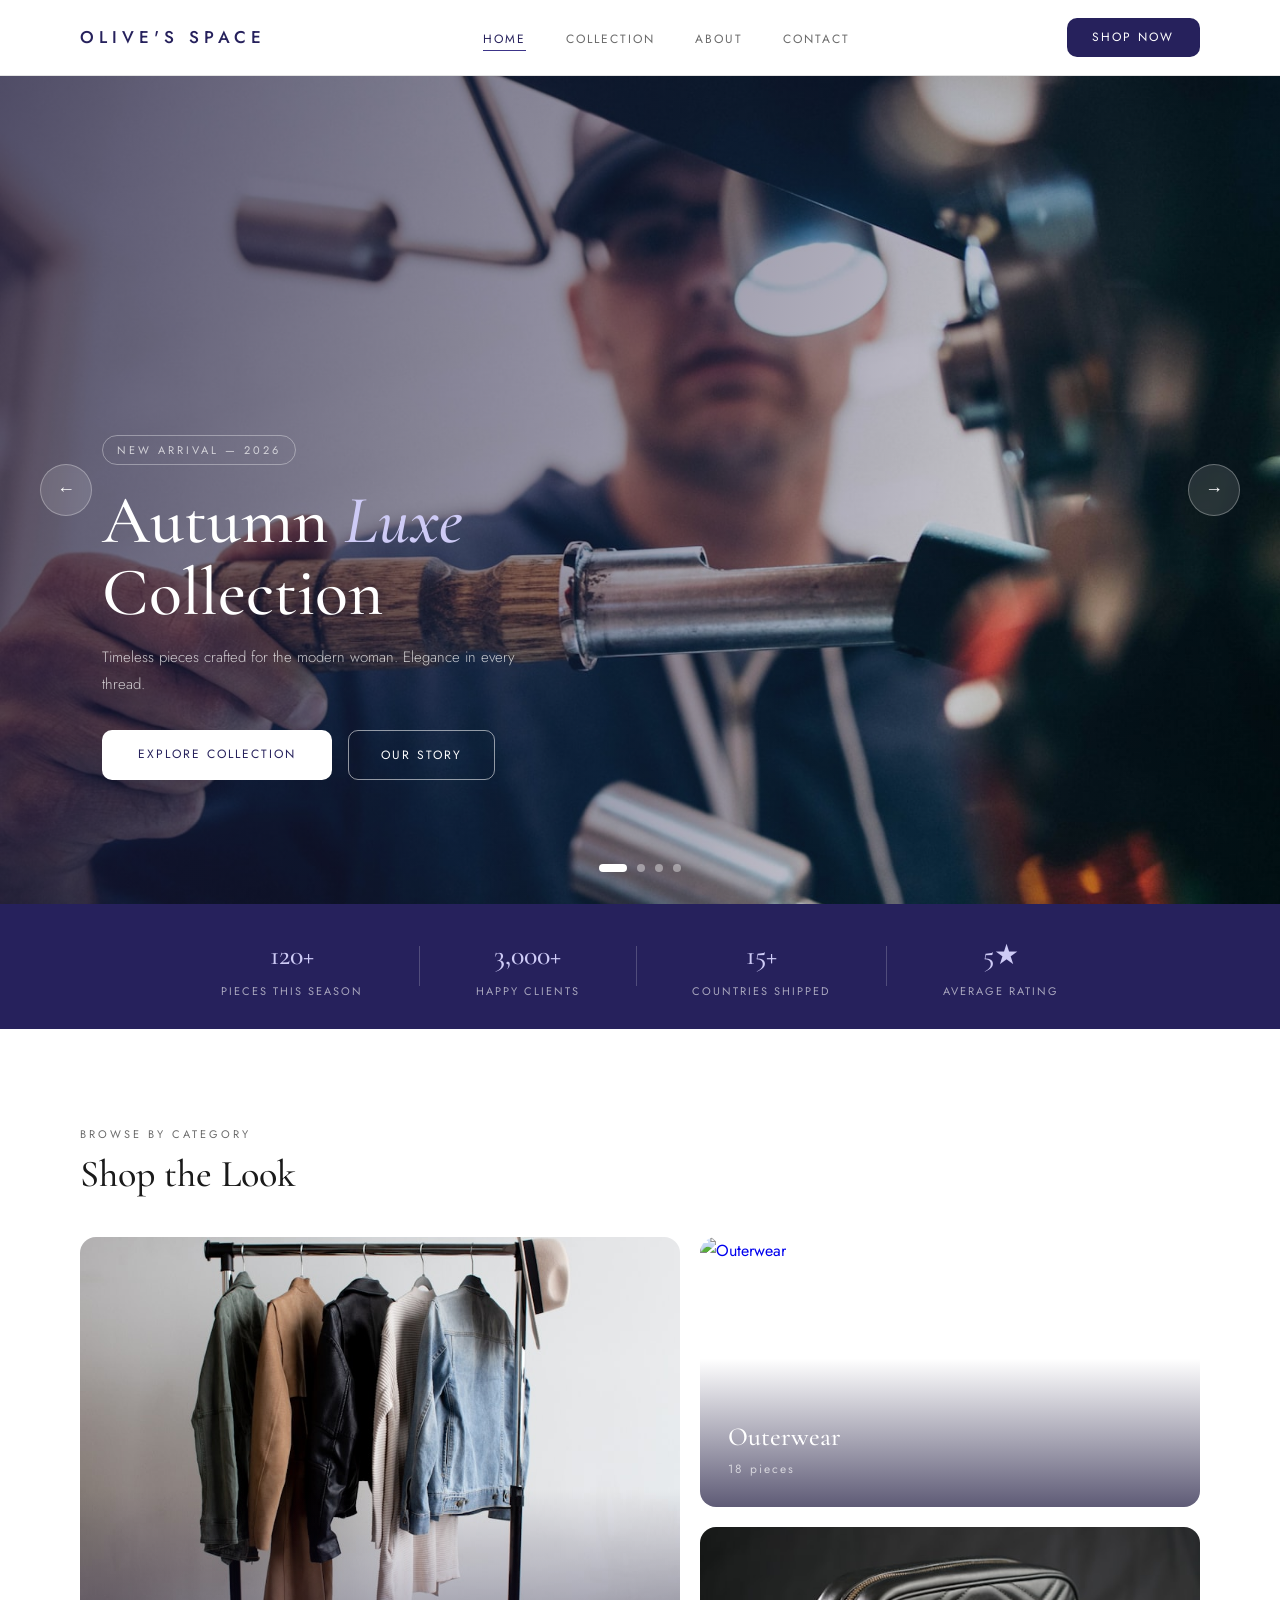
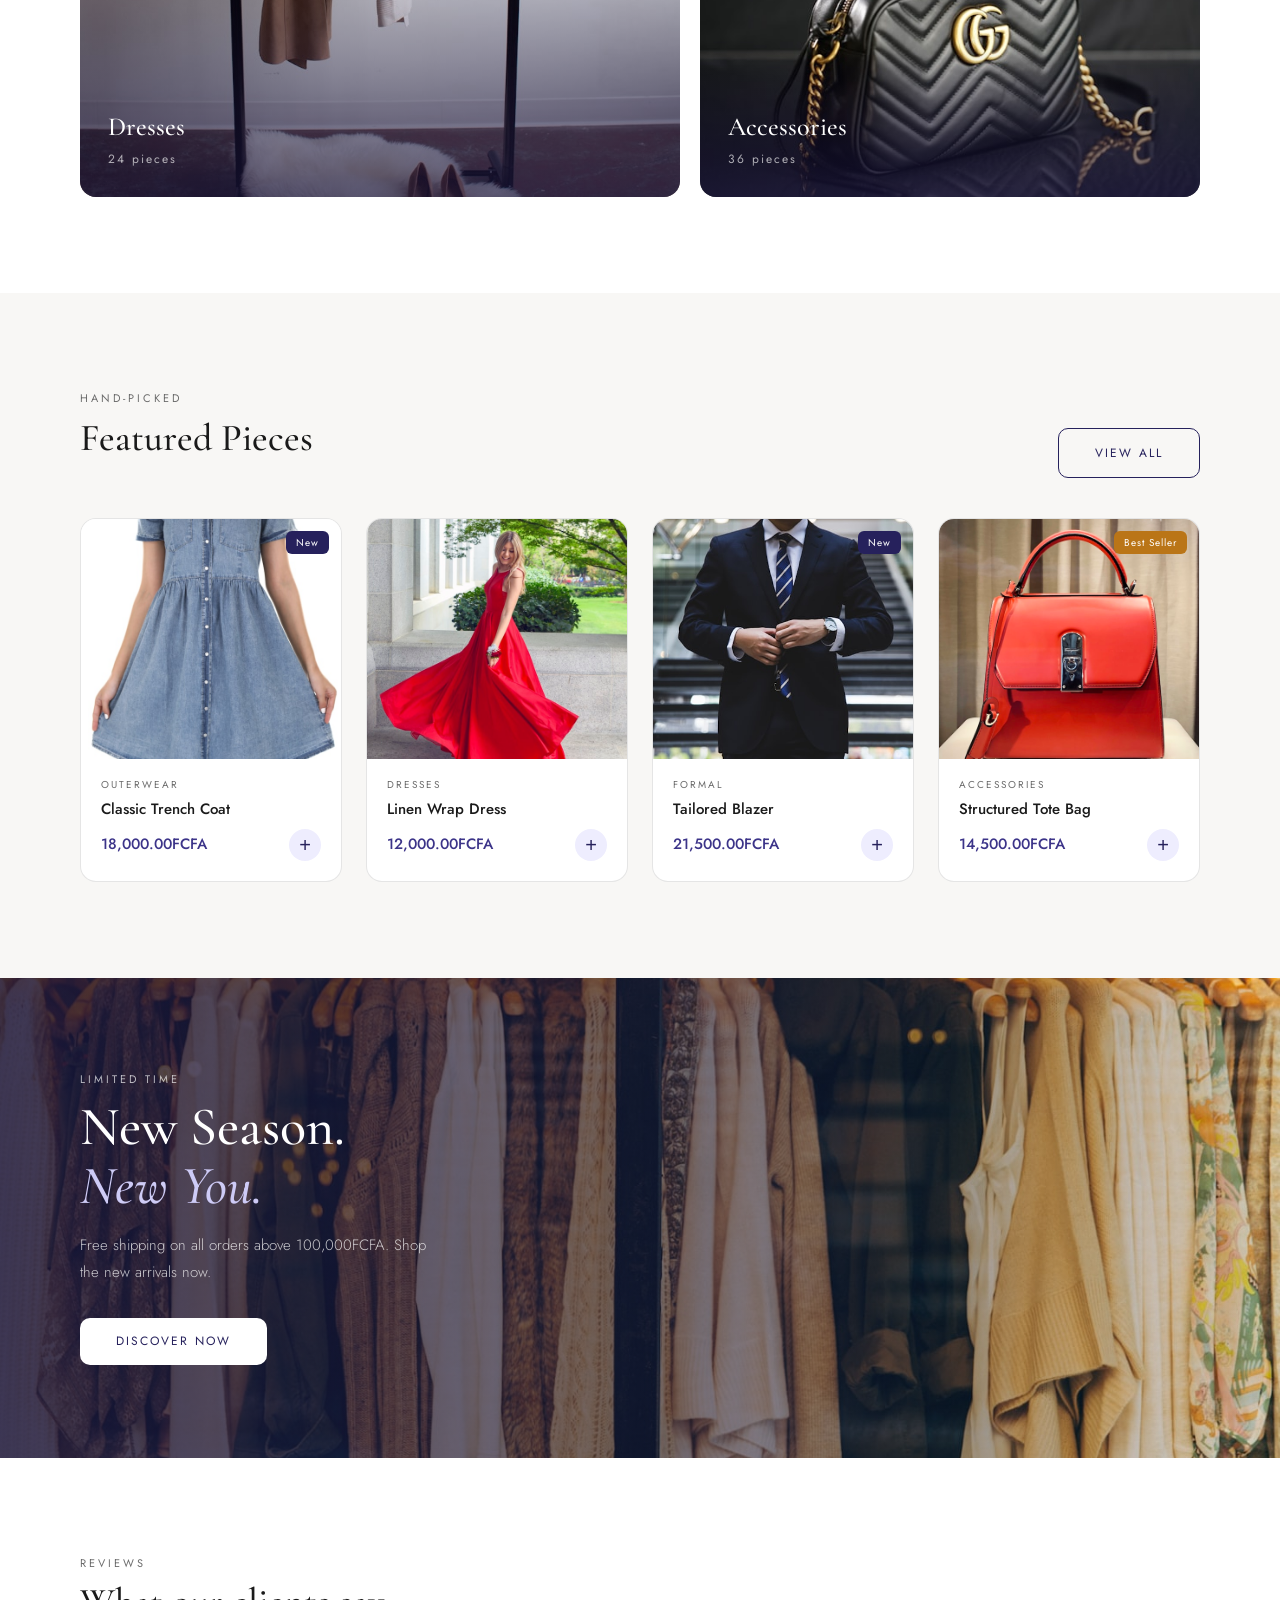
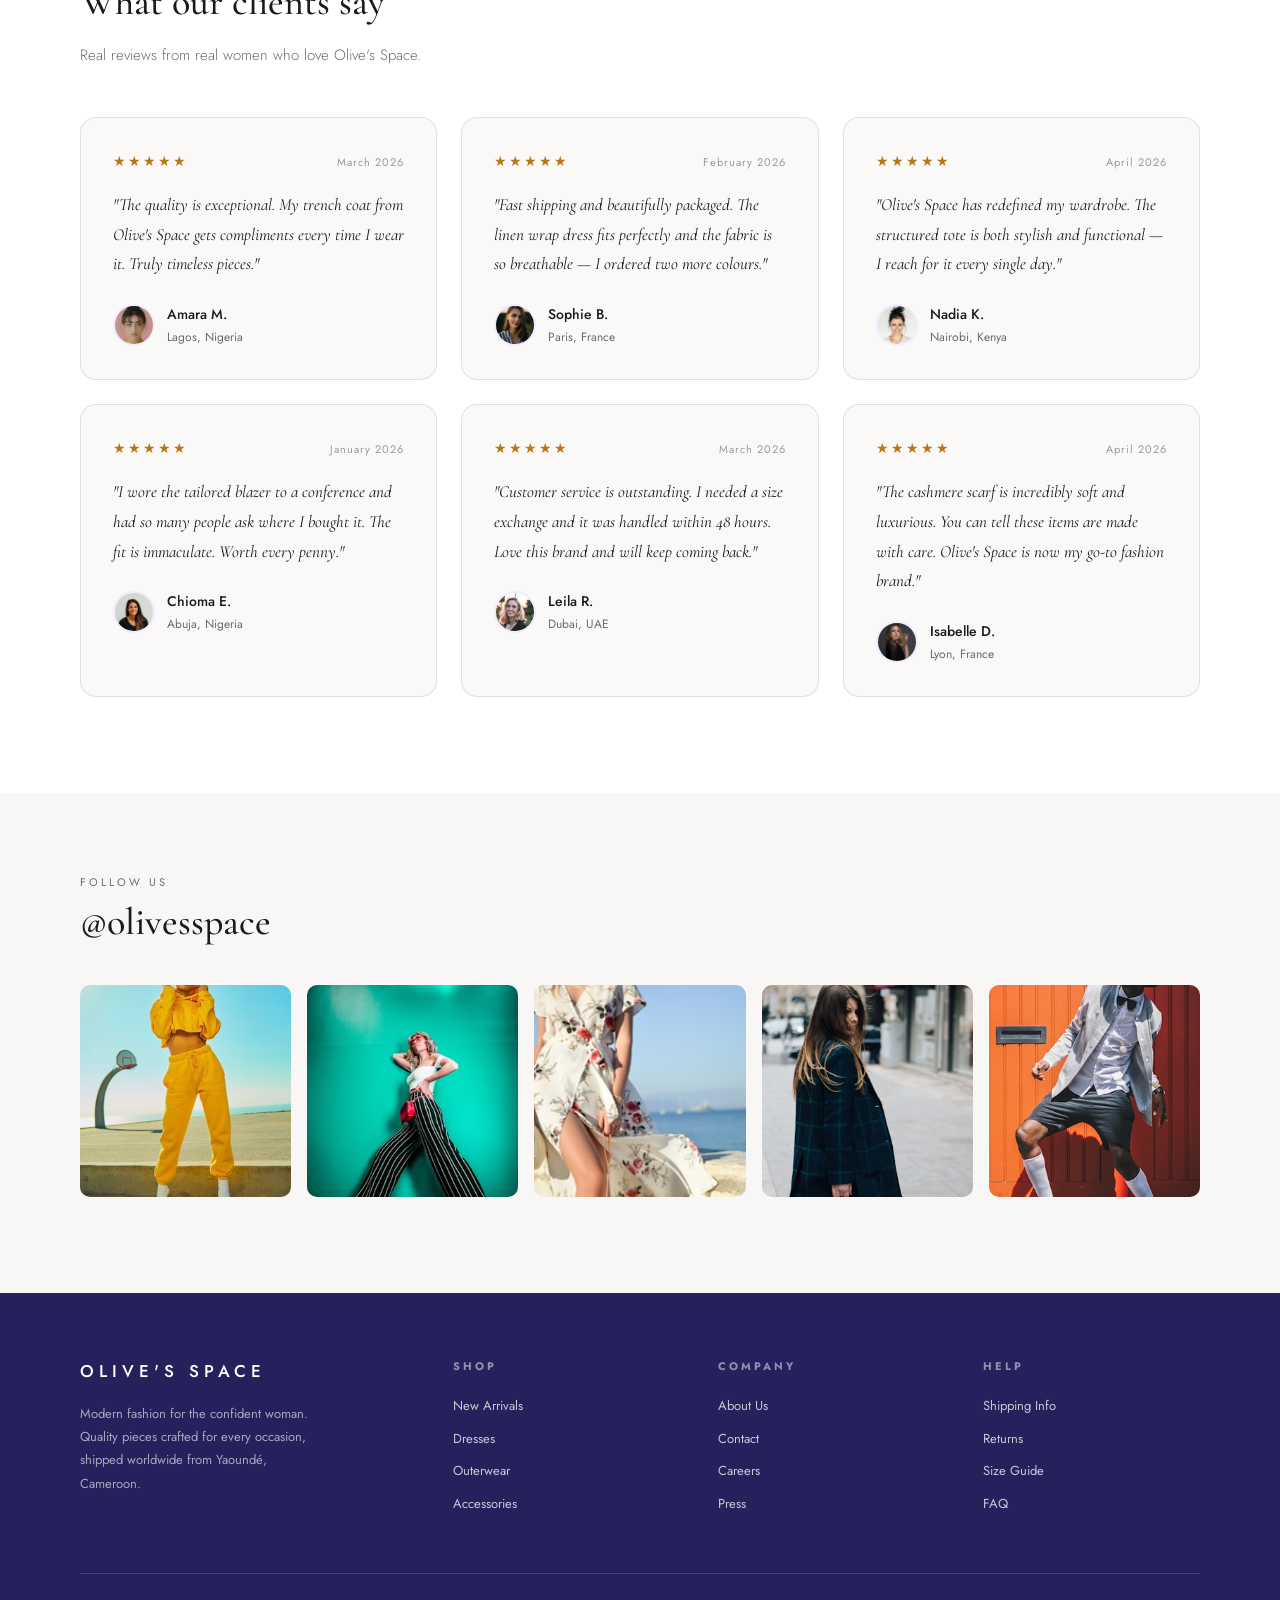
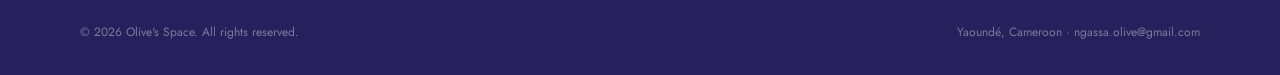
==== site/index.html @ 3bf9da66 "Add Terraform infrastructure for S3 + CloudFront and site files" ====
<!DOCTYPE html>
<html lang="en">
<head>
  <meta charset="UTF-8"/>
  <meta name="viewport" content="width=device-width, initial-scale=1.0"/>
  <title>Olive's Space — Modern Fashion & Apparel</title>
  <link rel="stylesheet" href="style.css"/>
  <link rel="stylesheet" href="home.css"/>
</head>
<body>

  <!-- NAVBAR -->
  <nav class="navbar" id="navbar">
    <a href="index.html" class="logo">OLIVE'S SPACE</a>
    <ul class="nav-links">
      <li><a href="index.html" class="active">Home</a></li>
      <li><a href="products.html">Collection</a></li>
      <li><a href="about.html">About</a></li>
      <li><a href="contact.html">Contact</a></li>
    </ul>
    <button class="hamburger" id="hamburger" aria-label="Open menu"><span></span><span></span><span></span></button>
    <a href="products.html" class="nav-cta">Shop Now</a>
  </nav>

  <!-- Mobile Menu Overlay -->
  <div class="mobile-menu-overlay" id="menuOverlay"></div>

  <!-- Mobile Drawer -->
  <div class="mobile-menu" id="mobileMenu">
    <ul>
      <li><a href="index.html" class="active">Home</a></li>
      <li><a href="products.html">Collection</a></li>
      <li><a href="about.html">About</a></li>
      <li><a href="contact.html">Contact</a></li>
    </ul>
    <a href="products.html" class="mobile-cta">Shop Now</a>
  </div>

  <!-- ===== HERO CAROUSEL ===== -->
  <section class="carousel" id="carousel">
    <div class="carousel-track" id="carouselTrack">

      <!-- Slide 1 -->
      <div class="carousel-slide">
        <img src="images/carousel-1.jpg" alt="Autumn Collection" class="slide-bg"/>
        <div class="slide-overlay"></div>
        <div class="slide-content">
          <span class="slide-tag">New Arrival — 2026</span>
          <h1 class="slide-title">Autumn <em>Luxe</em><br/>Collection</h1>
          <p class="slide-sub">Timeless pieces crafted for the modern woman. Elegance in every thread.</p>
          <div class="slide-cta">
            <a href="products.html" class="btn-white">Explore Collection</a>
            <a href="about.html" class="btn-outline-white">Our Story</a>
          </div>
        </div>
      </div>

      <!-- Slide 2 -->
      <div class="carousel-slide">
        <img src="images/carousel-2.jpg" alt="Formal Wear" class="slide-bg"/>
        <div class="slide-overlay"></div>
        <div class="slide-content">
          <span class="slide-tag">Executive Edit</span>
          <h1 class="slide-title">Dress for<br/><em>Power</em></h1>
          <p class="slide-sub">From boardroom confidence to weekend refinement — own every room you enter.</p>
          <div class="slide-cta">
            <a href="products.html" class="btn-white">Shop Formal</a>
            <a href="contact.html" class="btn-outline-white">Custom Orders</a>
          </div>
        </div>
      </div>

      <!-- Slide 3 -->
      <div class="carousel-slide">
        <img src="images/carousel-3.jpg" alt="Accessories" class="slide-bg"/>
        <div class="slide-overlay"></div>
        <div class="slide-content">
          <span class="slide-tag">Accessories</span>
          <h1 class="slide-title">The Art of<br/><em>Detail</em></h1>
          <p class="slide-sub">Because the right accessory changes everything. Discover our curated edit.</p>
          <div class="slide-cta">
            <a href="products.html" class="btn-white">View Accessories</a>
          </div>
        </div>
      </div>

      <!-- Slide 4 -->
      <div class="carousel-slide">
        <img src="images/carousel-4.jpg" alt="Shopping" class="slide-bg"/>
        <div class="slide-overlay"></div>
        <div class="slide-content">
          <span class="slide-tag">Season Sale</span>
          <h1 class="slide-title">Style Without<br/><em>Compromise</em></h1>
          <p class="slide-sub">Premium fashion at honest prices. Shop our end-of-season selection today.</p>
          <div class="slide-cta">
            <a href="products.html" class="btn-white">Shop the Sale</a>
          </div>
        </div>
      </div>

    </div>

    <!-- Arrows -->
    <button class="carousel-arrow prev" id="prevBtn">&#8592;</button>
    <button class="carousel-arrow next" id="nextBtn">&#8594;</button>

    <!-- Dots -->
    <div class="carousel-dots" id="carouselDots">
      <button class="dot active" data-index="0"></button>
      <button class="dot" data-index="1"></button>
      <button class="dot" data-index="2"></button>
      <button class="dot" data-index="3"></button>
    </div>
  </section>

  <!-- ===== STATS BAR ===== -->
  <div class="stats-bar">
    <div class="stat-item">
      <strong>120+</strong><span>Pieces This Season</span>
    </div>
    <div class="stat-divider"></div>
    <div class="stat-item">
      <strong>3,000+</strong><span>Happy Clients</span>
    </div>
    <div class="stat-divider"></div>
    <div class="stat-item">
      <strong>15+</strong><span>Countries Shipped</span>
    </div>
    <div class="stat-divider"></div>
    <div class="stat-item">
      <strong>5★</strong><span>Average Rating</span>
    </div>
  </div>

  <!-- ===== FEATURED CATEGORIES ===== -->
  <section class="categories-section">
    <div class="categories-header fade-in">
      <span class="section-tag">Browse by Category</span>
      <h2 class="section-title">Shop the Look</h2>
    </div>
    <div class="categories-grid">
      <a href="products.html" class="cat-card large fade-in">
        <img src="images/cat-dresses.jpg" alt="Dresses"/>
        <div class="cat-overlay">
          <span class="cat-label">Dresses</span>
          <span class="cat-count">24 pieces</span>
        </div>
      </a>
      <div class="cat-col">
        <a href="products.html" class="cat-card fade-in">
          <img src="images/cat-outerwear.jpg" alt="Outerwear"/>
          <div class="cat-overlay">
            <span class="cat-label">Outerwear</span>
            <span class="cat-count">18 pieces</span>
          </div>
        </a>
        <a href="products.html" class="cat-card fade-in">
          <img src="images/cat-accessories.jpg" alt="Accessories"/>
          <div class="cat-overlay">
            <span class="cat-label">Accessories</span>
            <span class="cat-count">36 pieces</span>
          </div>
        </a>
      </div>
    </div>
  </section>

  <!-- ===== FEATURED PRODUCTS ===== -->
  <section class="featured-section">
    <div class="featured-header fade-in">
      <div>
        <span class="section-tag">Hand-Picked</span>
        <h2 class="section-title">Featured Pieces</h2>
      </div>
      <a href="products.html" class="btn-outline">View All</a>
    </div>
    <div class="products-grid-home">

      <div class="product-card fade-in">
        <div class="product-img">
          <img src="images/product-trench.jpg" alt="Classic Trench Coat"/>
          <span class="product-badge-tag">New</span>
        </div>
        <div class="product-info">
          <p class="product-cat">Outerwear</p>
          <p class="product-name">Classic Trench Coat</p>
          <div class="product-bottom">
            <span class="product-price">18,000.00FCFA</span>
            <button class="product-add">+</button>
          </div>
        </div>
      </div>

      <div class="product-card fade-in">
        <div class="product-img">
          <img src="images/product-dress.jpg" alt="Linen Wrap Dress"/>
        </div>
        <div class="product-info">
          <p class="product-cat">Dresses</p>
          <p class="product-name">Linen Wrap Dress</p>
          <div class="product-bottom">
            <span class="product-price">12,000.00FCFA</span>
            <button class="product-add">+</button>
          </div>
        </div>
      </div>

      <div class="product-card fade-in">
        <div class="product-img">
          <img src="images/product-blazer.jpg" alt="Tailored Blazer"/>
          <span class="product-badge-tag">New</span>
        </div>
        <div class="product-info">
          <p class="product-cat">Formal</p>
          <p class="product-name">Tailored Blazer</p>
          <div class="product-bottom">
            <span class="product-price">21,500.00FCFA</span>
            <button class="product-add">+</button>
          </div>
        </div>
      </div>

      <div class="product-card fade-in">
        <div class="product-img">
          <img src="images/product-tote.jpg" alt="Structured Tote"/>
          <span class="product-badge-tag gold">Best Seller</span>
        </div>
        <div class="product-info">
          <p class="product-cat">Accessories</p>
          <p class="product-name">Structured Tote Bag</p>
          <div class="product-bottom">
            <span class="product-price">14,500.00FCFA</span>
            <button class="product-add">+</button>
          </div>
        </div>
      </div>

    </div>
  </section>

  <!-- ===== BANNER CTA ===== -->
  <section class="banner-cta">
    <img src="images/banner-cta.jpg" alt="Banner" class="banner-bg"/>
    <div class="banner-overlay"></div>
    <div class="banner-content fade-in">
      <span class="section-tag" style="color:rgba(255,255,255,0.7);">Limited Time</span>
      <h2 class="banner-title">New Season.<br/><em>New You.</em></h2>
      <p class="banner-sub">Free shipping on all orders above 100,000FCFA. Shop the new arrivals now.</p>
      <a href="products.html" class="btn-white">Discover Now</a>
    </div>
  </section>

  <!-- ===== TESTIMONIALS ===== -->
  <section class="testimonials-section">
    <div class="test-header fade-in">
      <span class="section-tag">Reviews</span>
      <h2 class="section-title">What our clients say</h2>
      <p class="section-sub">Real reviews from real women who love Olive's Space.</p>
    </div>
    <div class="testimonials-grid">

      <div class="testimonial-card fade-in">
        <div class="test-top">
          <div class="stars">★★★★★</div>
          <span class="test-date">March 2026</span>
        </div>
        <p class="testimonial-text">"The quality is exceptional. My trench coat from Olive's Space gets compliments every time I wear it. Truly timeless pieces."</p>
        <div class="testimonial-author">
          <img src="images/avatar-amara.jpg" alt="Amara" class="author-img"/>
          <div>
            <p class="author-name">Amara M.</p>
            <p class="author-loc">Lagos, Nigeria</p>
          </div>
        </div>
      </div>

      <div class="testimonial-card fade-in">
        <div class="test-top">
          <div class="stars">★★★★★</div>
          <span class="test-date">February 2026</span>
        </div>
        <p class="testimonial-text">"Fast shipping and beautifully packaged. The linen wrap dress fits perfectly and the fabric is so breathable — I ordered two more colours."</p>
        <div class="testimonial-author">
          <img src="images/avatar-sophie.jpg" alt="Sophie" class="author-img"/>
          <div>
            <p class="author-name">Sophie B.</p>
            <p class="author-loc">Paris, France</p>
          </div>
        </div>
      </div>

      <div class="testimonial-card fade-in">
        <div class="test-top">
          <div class="stars">★★★★★</div>
          <span class="test-date">April 2026</span>
        </div>
        <p class="testimonial-text">"Olive's Space has redefined my wardrobe. The structured tote is both stylish and functional — I reach for it every single day."</p>
        <div class="testimonial-author">
          <img src="images/avatar-nadia.jpg" alt="Nadia" class="author-img"/>
          <div>
            <p class="author-name">Nadia K.</p>
            <p class="author-loc">Nairobi, Kenya</p>
          </div>
        </div>
      </div>

      <div class="testimonial-card fade-in">
        <div class="test-top">
          <div class="stars">★★★★★</div>
          <span class="test-date">January 2026</span>
        </div>
        <p class="testimonial-text">"I wore the tailored blazer to a conference and had so many people ask where I bought it. The fit is immaculate. Worth every penny."</p>
        <div class="testimonial-author">
          <img src="images/avatar-chioma.jpg" alt="Chioma" class="author-img"/>
          <div>
            <p class="author-name">Chioma E.</p>
            <p class="author-loc">Abuja, Nigeria</p>
          </div>
        </div>
      </div>

      <div class="testimonial-card fade-in">
        <div class="test-top">
          <div class="stars">★★★★★</div>
          <span class="test-date">March 2026</span>
        </div>
        <p class="testimonial-text">"Customer service is outstanding. I needed a size exchange and it was handled within 48 hours. Love this brand and will keep coming back."</p>
        <div class="testimonial-author">
          <img src="images/avatar-leila.jpg" alt="Leila" class="author-img"/>
          <div>
            <p class="author-name">Leila R.</p>
            <p class="author-loc">Dubai, UAE</p>
          </div>
        </div>
      </div>

      <div class="testimonial-card fade-in">
        <div class="test-top">
          <div class="stars">★★★★★</div>
          <span class="test-date">April 2026</span>
        </div>
        <p class="testimonial-text">"The cashmere scarf is incredibly soft and luxurious. You can tell these items are made with care. Olive's Space is now my go-to fashion brand."</p>
        <div class="testimonial-author">
          <img src="images/avatar-isabelle.jpg" alt="Isabelle" class="author-img"/>
          <div>
            <p class="author-name">Isabelle D.</p>
            <p class="author-loc">Lyon, France</p>
          </div>
        </div>
      </div>

    </div>
  </section>

  <!-- ===== INSTAGRAM STRIP ===== -->
  <section class="insta-section">
    <div class="insta-header fade-in">
      <span class="section-tag">Follow Us</span>
      <h2 class="section-title">@olivesspace</h2>
    </div>
    <div class="insta-grid">
      <a href="#" class="insta-item fade-in"><img src="images/insta-1.jpg" alt="Instagram"/></a>
      <a href="#" class="insta-item fade-in"><img src="images/insta-2.jpg" alt="Instagram"/></a>
      <a href="#" class="insta-item fade-in"><img src="images/insta-3.jpg" alt="Instagram"/></a>
      <a href="#" class="insta-item fade-in"><img src="images/insta-4.jpg" alt="Instagram"/></a>
      <a href="#" class="insta-item fade-in"><img src="images/insta-5.jpg" alt="Instagram"/></a>
    </div>
  </section>

  <!-- FOOTER -->
  <footer class="footer">
    <div class="footer-grid">
      <div class="footer-brand">
        <a href="index.html" class="logo">OLIVE'S SPACE</a>
        <p>Modern fashion for the confident woman. Quality pieces crafted for every occasion, shipped worldwide from Yaoundé, Cameroon.</p>
      </div>
      <div class="footer-col">
        <h4>Shop</h4>
        <a href="products.html">New Arrivals</a>
        <a href="products.html">Dresses</a>
        <a href="products.html">Outerwear</a>
        <a href="products.html">Accessories</a>
      </div>
      <div class="footer-col">
        <h4>Company</h4>
        <a href="about.html">About Us</a>
        <a href="contact.html">Contact</a>
        <a href="#">Careers</a>
        <a href="#">Press</a>
      </div>
      <div class="footer-col">
        <h4>Help</h4>
        <a href="#">Shipping Info</a>
        <a href="#">Returns</a>
        <a href="#">Size Guide</a>
        <a href="#">FAQ</a>
      </div>
    </div>
    <div class="footer-bottom">
      <span>© 2026 Olive's Space. All rights reserved.</span>
      <span>Yaoundé, Cameroon · ngassa.olive@gmail.com</span>
    </div>
  </footer>

  <script src="main.js"></script>
  <script src="home.js"></script>
</body>
</html>
---- site/style.css ----
/* =============================================
   OLIVE'S SPACE — Global Stylesheet
   ============================================= */

@import url('https://fonts.googleapis.com/css2?family=Cormorant+Garamond:ital,wght@0,400;0,500;0,600;1,400;1,500&family=Jost:wght@300;400;500&display=swap');

:root {
  --purple-deep:   #26215C;
  --purple-mid:    #3C3489;
  --purple-light:  #EEEDFE;
  --purple-soft:   #CECBF6;
  --gold:          #BA7517;
  --gold-light:    #FAEEDA;
  --text-primary:  #1a1a1a;
  --text-muted:    #6b6b6b;
  --text-light:    #9a9a9a;
  --border:        rgba(0,0,0,0.10);
  --border-hover:  rgba(60,52,137,0.35);
  --bg-white:      #ffffff;
  --bg-off:        #f8f7f5;
  --bg-cream:      #faf9f7;
  --radius-sm:     6px;
  --radius-md:     10px;
  --radius-lg:     16px;
  --radius-xl:     24px;
  --font-display:  'Cormorant Garamond', Georgia, serif;
  --font-body:     'Jost', sans-serif;
  --shadow-sm:     0 2px 12px rgba(38,33,92,0.07);
  --shadow-md:     0 8px 32px rgba(38,33,92,0.12);
  --transition:    0.25s ease;
}

*, *::before, *::after { margin: 0; padding: 0; box-sizing: border-box; }
html { scroll-behavior: smooth; }
body {
  font-family: var(--font-body);
  color: var(--text-primary);
  background: var(--bg-white);
  font-size: 16px;
  line-height: 1.7;
  overflow-x: hidden;
}

/* ---- Navbar ---- */
.navbar {
  display: flex;
  justify-content: space-between;
  align-items: center;
  padding: 1.1rem 5rem;
  background: var(--bg-white);
  border-bottom: 0.5px solid var(--border);
  position: sticky;
  top: 0;
  z-index: 200;
  transition: box-shadow var(--transition);
}
.navbar.scrolled { box-shadow: var(--shadow-sm); }
.logo {
  font-family: var(--font-body);
  font-size: 17px;
  font-weight: 500;
  letter-spacing: 5px;
  color: var(--purple-deep);
  text-decoration: none;
}
.nav-links {
  display: flex;
  gap: 2.5rem;
  list-style: none;
}
.nav-links a {
  font-size: 12px;
  letter-spacing: 2px;
  color: var(--text-muted);
  text-decoration: none;
  font-weight: 400;
  text-transform: uppercase;
  transition: color var(--transition);
  position: relative;
}
.nav-links a::after {
  content: '';
  position: absolute;
  bottom: -3px; left: 0;
  width: 0; height: 1px;
  background: var(--purple-mid);
  transition: width var(--transition);
}
.nav-links a:hover, .nav-links a.active { color: var(--purple-deep); }
.nav-links a:hover::after, .nav-links a.active::after { width: 100%; }
.nav-cta {
  padding: 0.6rem 1.6rem;
  background: var(--purple-deep);
  color: #fff;
  border: none;
  border-radius: var(--radius-md);
  font-family: var(--font-body);
  font-size: 12px;
  letter-spacing: 2px;
  text-transform: uppercase;
  cursor: pointer;
  text-decoration: none;
  transition: background var(--transition);
}
.nav-cta:hover { background: var(--purple-mid); }

/* ---- Footer ---- */
.footer {
  background: var(--purple-deep);
  color: #fff;
  padding: 4rem 5rem 2rem;
}
.footer-grid {
  display: grid;
  grid-template-columns: 1.5fr 1fr 1fr 1fr;
  gap: 3rem;
  margin-bottom: 3rem;
  padding-bottom: 3rem;
  border-bottom: 0.5px solid rgba(255,255,255,0.15);
}
.footer-brand .logo { color: #fff; letter-spacing: 5px; display: block; margin-bottom: 1rem; }
.footer-brand p { font-size: 13px; color: rgba(255,255,255,0.6); line-height: 1.8; max-width: 240px; }
.footer-col h4 {
  font-size: 11px;
  letter-spacing: 3px;
  text-transform: uppercase;
  color: rgba(255,255,255,0.5);
  margin-bottom: 1.25rem;
}
.footer-col a {
  display: block;
  font-size: 13px;
  color: rgba(255,255,255,0.75);
  text-decoration: none;
  margin-bottom: 0.65rem;
  transition: color var(--transition);
}
.footer-col a:hover { color: #fff; }
.footer-bottom {
  display: flex;
  justify-content: space-between;
  align-items: center;
  font-size: 12px;
  color: rgba(255,255,255,0.4);
}

/* ---- Shared Section ---- */
.section-tag {
  font-size: 11px;
  letter-spacing: 3px;
  color: var(--text-muted);
  text-transform: uppercase;
  margin-bottom: 0.5rem;
  display: block;
}
.section-title {
  font-family: var(--font-display);
  font-size: 38px;
  font-weight: 500;
  line-height: 1.2;
  margin-bottom: 1rem;
}
.section-sub {
  font-size: 15px;
  color: var(--text-muted);
  font-weight: 300;
  max-width: 480px;
  line-height: 1.8;
}

/* ---- Buttons ---- */
.btn-primary {
  display: inline-block;
  padding: 0.85rem 2.25rem;
  background: var(--purple-deep);
  color: #fff;
  border: none;
  border-radius: var(--radius-md);
  font-family: var(--font-body);
  font-size: 12px;
  letter-spacing: 2px;
  text-transform: uppercase;
  text-decoration: none;
  cursor: pointer;
  transition: background var(--transition), transform var(--transition);
}
.btn-primary:hover { background: var(--purple-mid); transform: translateY(-1px); }
.btn-outline {
  display: inline-block;
  padding: 0.85rem 2.25rem;
  background: transparent;
  color: var(--purple-deep);
  border: 1px solid var(--purple-deep);
  border-radius: var(--radius-md);
  font-family: var(--font-body);
  font-size: 12px;
  letter-spacing: 2px;
  text-transform: uppercase;
  text-decoration: none;
  cursor: pointer;
  transition: all var(--transition);
}
.btn-outline:hover { background: var(--purple-deep); color: #fff; transform: translateY(-1px); }
.btn-white {
  display: inline-block;
  padding: 0.85rem 2.25rem;
  background: #fff;
  color: var(--purple-deep);
  border: none;
  border-radius: var(--radius-md);
  font-family: var(--font-body);
  font-size: 12px;
  letter-spacing: 2px;
  text-transform: uppercase;
  text-decoration: none;
  cursor: pointer;
  transition: all var(--transition);
}
.btn-white:hover { background: var(--purple-light); }

/* ---- Product Cards (shared) ---- */
.product-card {
  background: var(--bg-white);
  border: 0.5px solid var(--border);
  border-radius: var(--radius-lg);
  overflow: hidden;
  transition: border-color var(--transition), transform var(--transition), box-shadow var(--transition);
  cursor: pointer;
}
.product-card:hover {
  border-color: var(--border-hover);
  transform: translateY(-4px);
  box-shadow: var(--shadow-md);
}
.product-img {
  height: 240px;
  display: flex;
  align-items: center;
  justify-content: center;
  position: relative;
  overflow: hidden;
}
.product-img img {
  width: 100%;
  height: 100%;
  object-fit: cover;
  transition: transform 0.4s ease;
}
.product-card:hover .product-img img { transform: scale(1.04); }
.product-badge-tag {
  position: absolute;
  top: 12px; right: 12px;
  background: var(--purple-deep);
  color: #fff;
  font-size: 10px;
  padding: 3px 10px;
  border-radius: var(--radius-sm);
  letter-spacing: 1px;
}
.product-badge-tag.gold { background: var(--gold); }
.product-info { padding: 1.1rem 1.25rem 1.25rem; }
.product-cat {
  font-size: 10px;
  color: var(--text-muted);
  letter-spacing: 2px;
  text-transform: uppercase;
  margin-bottom: 4px;
}
.product-name { font-size: 15px; font-weight: 500; margin-bottom: 6px; }
.product-bottom { display: flex; justify-content: space-between; align-items: center; }
.product-price { font-size: 15px; color: var(--purple-mid); font-weight: 500; }
.product-add {
  width: 32px; height: 32px;
  background: var(--purple-light);
  border: none;
  border-radius: 50%;
  color: var(--purple-deep);
  font-size: 20px;
  cursor: pointer;
  display: flex; align-items: center; justify-content: center;
  transition: background var(--transition);
  line-height: 1;
}
.product-add:hover { background: var(--purple-soft); }

/* ---- Fade-in animation ---- */
.fade-in {
  opacity: 0;
  transform: translateY(24px);
  transition: opacity 0.6s ease, transform 0.6s ease;
}
.fade-in.visible {
  opacity: 1;
  transform: translateY(0);
}

/* ---- Hamburger Button ---- */
.hamburger {
  display: none;
  flex-direction: column;
  justify-content: center;
  gap: 5px;
  width: 36px; height: 36px;
  background: none;
  border: none;
  cursor: pointer;
  padding: 4px;
  z-index: 310;
}
.hamburger span {
  display: block;
  width: 22px; height: 2px;
  background: var(--purple-deep);
  border-radius: 2px;
  transition: all 0.3s ease;
  transform-origin: center;
}
.hamburger.open span:nth-child(1) { transform: translateY(7px) rotate(45deg); }
.hamburger.open span:nth-child(2) { opacity: 0; transform: scaleX(0); }
.hamburger.open span:nth-child(3) { transform: translateY(-7px) rotate(-45deg); }

/* ---- Mobile Drawer ---- */
.mobile-menu {
  display: none;
  position: fixed;
  top: 0; right: 0;
  width: 75%; max-width: 320px;
  height: 100vh;
  background: var(--bg-white);
  z-index: 300;
  flex-direction: column;
  padding: 6rem 2.5rem 2.5rem;
  box-shadow: -8px 0 40px rgba(38,33,92,0.15);
  transform: translateX(100%);
  transition: transform 0.35s cubic-bezier(0.77,0,0.175,1);
}
.mobile-menu.open {
  display: flex;
  transform: translateX(0);
}
.mobile-menu ul {
  list-style: none;
  display: flex;
  flex-direction: column;
  gap: 0;
  margin-bottom: 2rem;
}
.mobile-menu ul li a {
  display: block;
  font-size: 22px;
  font-family: var(--font-display);
  font-weight: 500;
  color: var(--text-primary);
  text-decoration: none;
  padding: 0.85rem 0;
  border-bottom: 0.5px solid var(--border);
  letter-spacing: 1px;
  transition: color var(--transition), padding var(--transition);
}
.mobile-menu ul li a:hover,
.mobile-menu ul li a.active { color: var(--purple-mid); padding-left: 8px; }
.mobile-menu .mobile-cta {
  display: block;
  text-align: center;
  padding: 0.9rem;
  background: var(--purple-deep);
  color: #fff;
  border-radius: var(--radius-md);
  font-size: 13px;
  letter-spacing: 2px;
  text-transform: uppercase;
  text-decoration: none;
  margin-top: auto;
  transition: background var(--transition);
}
.mobile-menu .mobile-cta:hover { background: var(--purple-mid); }
.mobile-menu-overlay {
  display: none;
  position: fixed;
  inset: 0;
  background: rgba(26,21,60,0.45);
  z-index: 290;
  backdrop-filter: blur(2px);
}
.mobile-menu-overlay.open { display: block; }

/* ---- Responsive Navbar ---- */
@media (max-width: 900px) {
  .navbar { padding: 1rem 1.5rem; }
  .nav-links { display: none; }
  .nav-cta { display: none; }
  .hamburger { display: flex; }
  .footer { padding: 3rem 1.5rem 2rem; }
  .footer-grid { grid-template-columns: 1fr 1fr; gap: 2rem; }
}
@media (max-width: 560px) {
  .footer-grid { grid-template-columns: 1fr; }
  .footer-bottom { flex-direction: column; gap: 0.5rem; text-align: center; }
}
---- site/home.css ----
/* =============================================
   OLIVE'S SPACE — home.css
   ============================================= */

/* ---- Carousel ---- */
.carousel {
  position: relative;
  width: 100%;
  height: 92vh;
  min-height: 560px;
  overflow: hidden;
  background: #1a1a2e;
}
.carousel-track {
  display: flex;
  height: 100%;
  transition: transform 0.75s cubic-bezier(0.77, 0, 0.175, 1);
}
.carousel-slide {
  min-width: 100%;
  height: 100%;
  position: relative;
  overflow: hidden;
}
.slide-bg {
  position: absolute;
  inset: 0;
  width: 100%;
  height: 100%;
  object-fit: cover;
  object-position: center top;
  transform: scale(1.05);
  transition: transform 8s ease;
}
.carousel-slide.active .slide-bg { transform: scale(1); }
.slide-overlay {
  position: absolute;
  inset: 0;
  background: linear-gradient(105deg, rgba(26,21,60,0.72) 0%, rgba(26,21,60,0.35) 60%, transparent 100%);
}
.slide-content {
  position: absolute;
  bottom: 15%;
  left: 8%;
  max-width: 560px;
  color: #fff;
  z-index: 10;
  transform: translateY(30px);
  opacity: 0;
  transition: transform 0.8s 0.3s ease, opacity 0.8s 0.3s ease;
}
.carousel-slide.active .slide-content {
  transform: translateY(0);
  opacity: 1;
}
.slide-tag {
  display: inline-block;
  font-size: 11px;
  letter-spacing: 3px;
  text-transform: uppercase;
  color: rgba(255,255,255,0.7);
  border: 0.5px solid rgba(255,255,255,0.35);
  padding: 5px 14px;
  border-radius: 20px;
  margin-bottom: 1.25rem;
}
.slide-title {
  font-family: var(--font-display);
  font-size: 68px;
  font-weight: 500;
  line-height: 1.05;
  margin-bottom: 1rem;
  color: #fff;
}
.slide-title em { font-style: italic; color: var(--purple-soft); }
.slide-sub {
  font-size: 15px;
  color: rgba(255,255,255,0.75);
  font-weight: 300;
  margin-bottom: 2rem;
  max-width: 420px;
  line-height: 1.8;
}
.slide-cta { display: flex; gap: 1rem; flex-wrap: wrap; }
.btn-outline-white {
  display: inline-block;
  padding: 0.85rem 2rem;
  background: transparent;
  color: #fff;
  border: 1px solid rgba(255,255,255,0.55);
  border-radius: var(--radius-md);
  font-family: var(--font-body);
  font-size: 12px;
  letter-spacing: 2px;
  text-transform: uppercase;
  text-decoration: none;
  transition: all var(--transition);
}
.btn-outline-white:hover { background: rgba(255,255,255,0.15); border-color: #fff; }

/* Arrows */
.carousel-arrow {
  position: absolute;
  top: 50%;
  transform: translateY(-50%);
  z-index: 20;
  background: rgba(255,255,255,0.12);
  border: 1px solid rgba(255,255,255,0.3);
  color: #fff;
  width: 52px; height: 52px;
  border-radius: 50%;
  font-size: 18px;
  cursor: pointer;
  transition: background var(--transition);
  backdrop-filter: blur(4px);
  display: flex; align-items: center; justify-content: center;
}
.carousel-arrow:hover { background: rgba(255,255,255,0.25); }
.carousel-arrow.prev { left: 2.5rem; }
.carousel-arrow.next { right: 2.5rem; }

/* Dots */
.carousel-dots {
  position: absolute;
  bottom: 2rem;
  left: 50%;
  transform: translateX(-50%);
  display: flex;
  gap: 10px;
  z-index: 20;
}
.dot {
  width: 8px; height: 8px;
  border-radius: 50%;
  border: none;
  background: rgba(255,255,255,0.4);
  cursor: pointer;
  transition: all var(--transition);
  padding: 0;
}
.dot.active { background: #fff; width: 28px; border-radius: 4px; }

/* ---- Stats Bar ---- */
.stats-bar {
  display: flex;
  justify-content: center;
  align-items: center;
  gap: 0;
  padding: 1.75rem 4rem;
  background: var(--purple-deep);
  color: #fff;
}
.stat-item {
  display: flex;
  flex-direction: column;
  align-items: center;
  gap: 3px;
  padding: 0 3.5rem;
}
.stat-item strong {
  font-family: var(--font-display);
  font-size: 28px;
  font-weight: 500;
  color: var(--purple-soft);
}
.stat-item span {
  font-size: 11px;
  letter-spacing: 2px;
  text-transform: uppercase;
  color: rgba(255,255,255,0.6);
}
.stat-divider {
  width: 0.5px;
  height: 40px;
  background: rgba(255,255,255,0.2);
}

/* ---- Categories ---- */
.categories-section {
  padding: 6rem 5rem;
  background: var(--bg-white);
}
.categories-header { margin-bottom: 2.5rem; }
.categories-grid {
  display: grid;
  grid-template-columns: 1.2fr 1fr;
  gap: 1.25rem;
  height: 560px;
}
.cat-col { display: flex; flex-direction: column; gap: 1.25rem; }
.cat-card {
  display: block;
  position: relative;
  overflow: hidden;
  border-radius: var(--radius-lg);
  text-decoration: none;
  flex: 1;
}
.cat-card.large { height: 100%; }
.cat-card img {
  width: 100%;
  height: 100%;
  object-fit: cover;
  transition: transform 0.5s ease;
}
.cat-card:hover img { transform: scale(1.05); }
.cat-overlay {
  position: absolute;
  inset: 0;
  background: linear-gradient(to top, rgba(26,21,60,0.7) 0%, transparent 55%);
  display: flex;
  flex-direction: column;
  justify-content: flex-end;
  padding: 1.75rem;
}
.cat-label {
  font-family: var(--font-display);
  font-size: 26px;
  font-weight: 500;
  color: #fff;
  display: block;
}
.cat-count {
  font-size: 12px;
  color: rgba(255,255,255,0.65);
  letter-spacing: 2px;
}

/* ---- Featured Products ---- */
.featured-section {
  padding: 6rem 5rem;
  background: var(--bg-off);
}
.featured-header {
  display: flex;
  justify-content: space-between;
  align-items: flex-end;
  margin-bottom: 2.5rem;
}
.products-grid-home {
  display: grid;
  grid-template-columns: repeat(4, 1fr);
  gap: 1.5rem;
}

/* ---- Banner CTA ---- */
.banner-cta {
  position: relative;
  height: 480px;
  overflow: hidden;
  display: flex;
  align-items: center;
}
.banner-bg {
  position: absolute;
  inset: 0;
  width: 100%;
  height: 100%;
  object-fit: cover;
}
.banner-overlay {
  position: absolute;
  inset: 0;
  background: linear-gradient(to right, rgba(26,21,60,0.82) 0%, rgba(26,21,60,0.45) 60%, transparent 100%);
}
.banner-content {
  position: relative;
  z-index: 2;
  padding: 0 5rem;
  color: #fff;
  max-width: 520px;
}
.banner-title {
  font-family: var(--font-display);
  font-size: 54px;
  font-weight: 500;
  line-height: 1.1;
  margin-bottom: 1rem;
  color: #fff;
}
.banner-title em { font-style: italic; color: var(--purple-soft); }
.banner-sub {
  font-size: 15px;
  color: rgba(255,255,255,0.75);
  font-weight: 300;
  margin-bottom: 2rem;
  line-height: 1.8;
}

/* ---- Testimonials ---- */
.testimonials-section {
  padding: 6rem 5rem;
  background: var(--bg-white);
}
.test-header { margin-bottom: 3rem; }
.testimonials-grid {
  display: grid;
  grid-template-columns: repeat(3, 1fr);
  gap: 1.5rem;
}
.testimonial-card {
  background: var(--bg-cream);
  border: 0.5px solid var(--border);
  border-radius: var(--radius-lg);
  padding: 2rem;
  transition: box-shadow var(--transition), transform var(--transition);
}
.testimonial-card:hover {
  box-shadow: var(--shadow-md);
  transform: translateY(-3px);
}
.test-top {
  display: flex;
  justify-content: space-between;
  align-items: center;
  margin-bottom: 1rem;
}
.stars { color: var(--gold); font-size: 14px; letter-spacing: 2px; }
.test-date { font-size: 11px; color: var(--text-light); letter-spacing: 1px; }
.testimonial-text {
  font-family: var(--font-display);
  font-size: 17px;
  font-style: italic;
  color: var(--text-primary);
  line-height: 1.75;
  margin-bottom: 1.5rem;
}
.testimonial-author { display: flex; align-items: center; gap: 12px; }
.author-img {
  width: 42px; height: 42px;
  border-radius: 50%;
  object-fit: cover;
  flex-shrink: 0;
  border: 2px solid var(--purple-light);
}
.author-name { font-size: 14px; font-weight: 500; }
.author-loc { font-size: 12px; color: var(--text-muted); }

/* ---- Instagram ---- */
.insta-section {
  padding: 5rem 5rem 6rem;
  background: var(--bg-off);
}
.insta-header { margin-bottom: 2.5rem; }
.insta-grid {
  display: grid;
  grid-template-columns: repeat(5, 1fr);
  gap: 1rem;
}
.insta-item {
  aspect-ratio: 1;
  overflow: hidden;
  border-radius: var(--radius-md);
  display: block;
}
.insta-item img {
  width: 100%;
  height: 100%;
  object-fit: cover;
  transition: transform 0.4s ease;
}
.insta-item:hover img { transform: scale(1.06); }

/* ---- Responsive ---- */
@media (max-width: 1100px) {
  .products-grid-home { grid-template-columns: repeat(2, 1fr); }
  .slide-title { font-size: 50px; }
}
@media (max-width: 900px) {
  .carousel { height: 70vh; }
  .categories-section, .featured-section,
  .testimonials-section, .insta-section { padding: 4rem 1.5rem; }
  .categories-grid { grid-template-columns: 1fr; height: auto; }
  .cat-card.large { height: 320px; }
  .testimonials-grid { grid-template-columns: 1fr; }
  .stats-bar { flex-wrap: wrap; gap: 1.5rem; padding: 1.5rem; }
  .stat-divider { display: none; }
  .insta-grid { grid-template-columns: repeat(3, 1fr); }
  .banner-content { padding: 0 2rem; }
  .banner-title { font-size: 38px; }
  .featured-header { flex-direction: column; align-items: flex-start; gap: 1rem; }
  .slide-title { font-size: 38px; }
  .slide-content { left: 5%; bottom: 12%; }
}
@media (max-width: 560px) {
  .products-grid-home { grid-template-columns: 1fr; }
  .insta-grid { grid-template-columns: repeat(2, 1fr); }
  .carousel-arrow { display: none; }
}
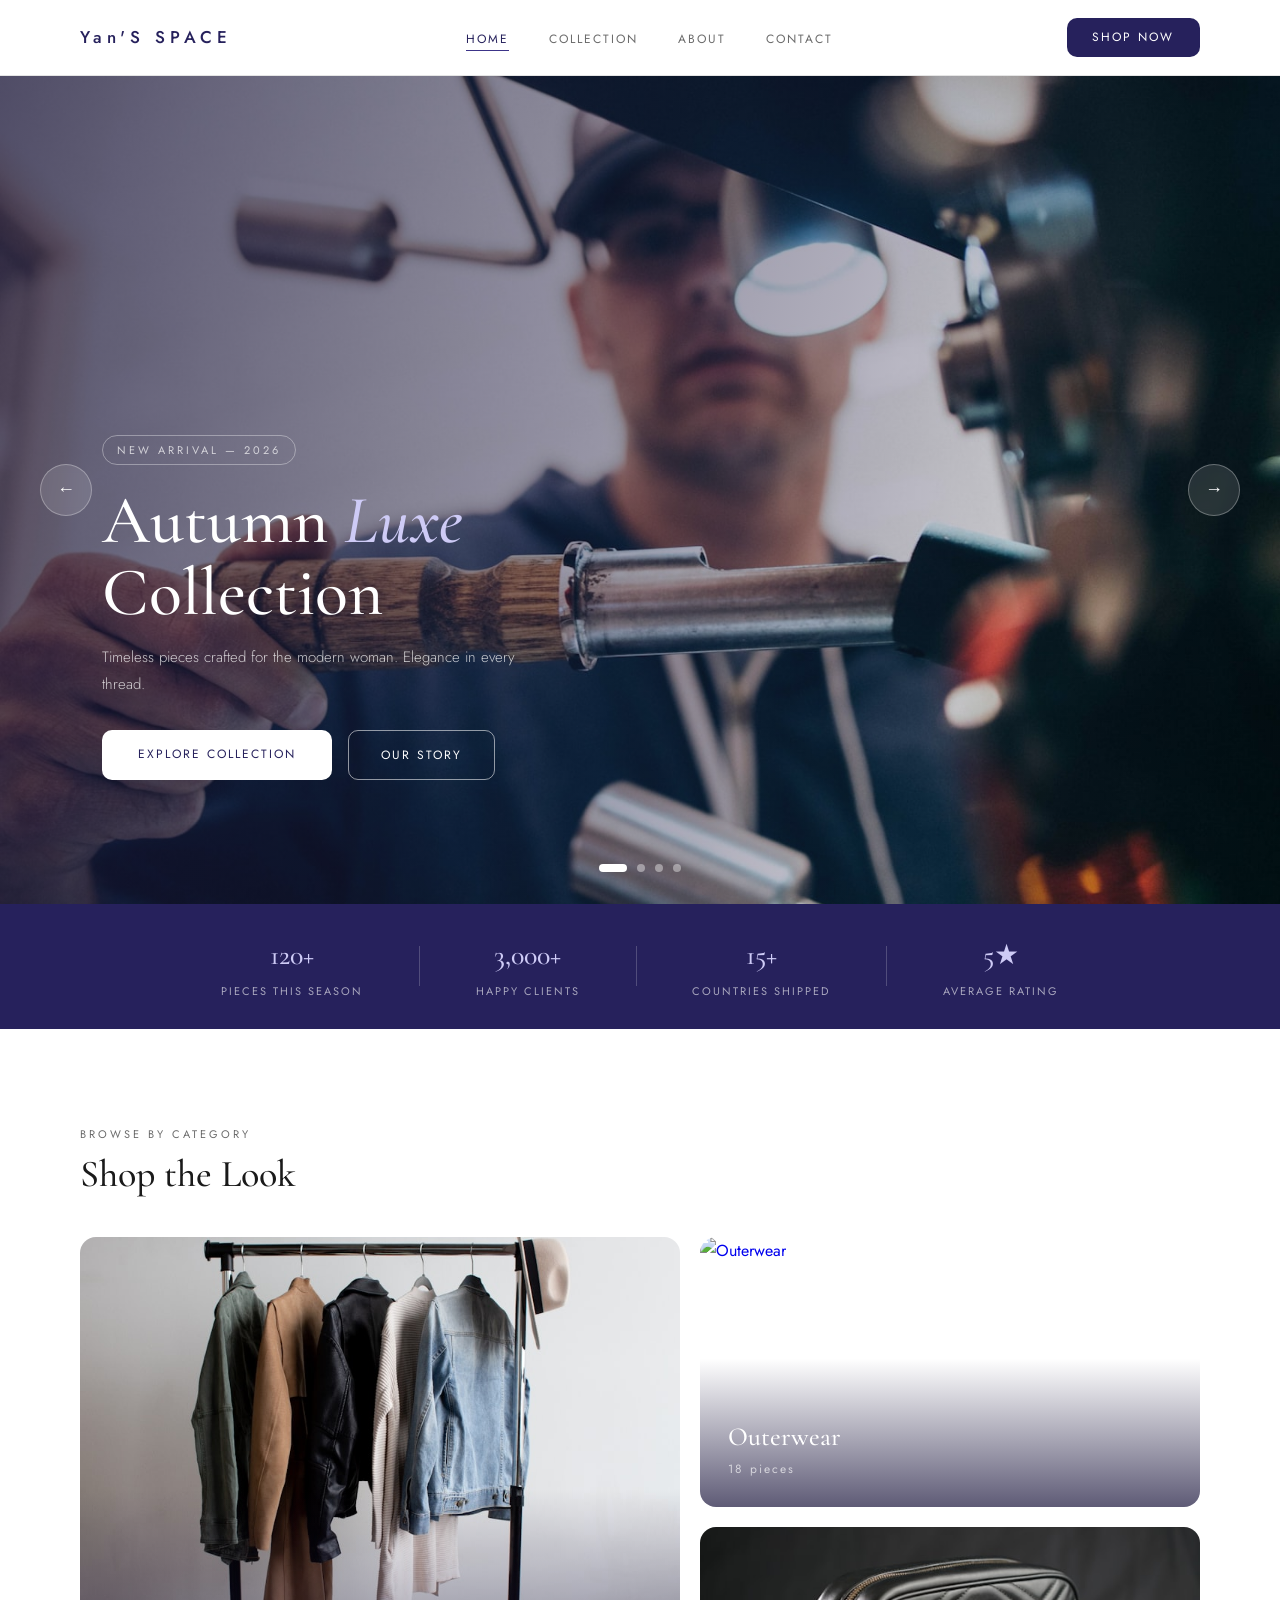
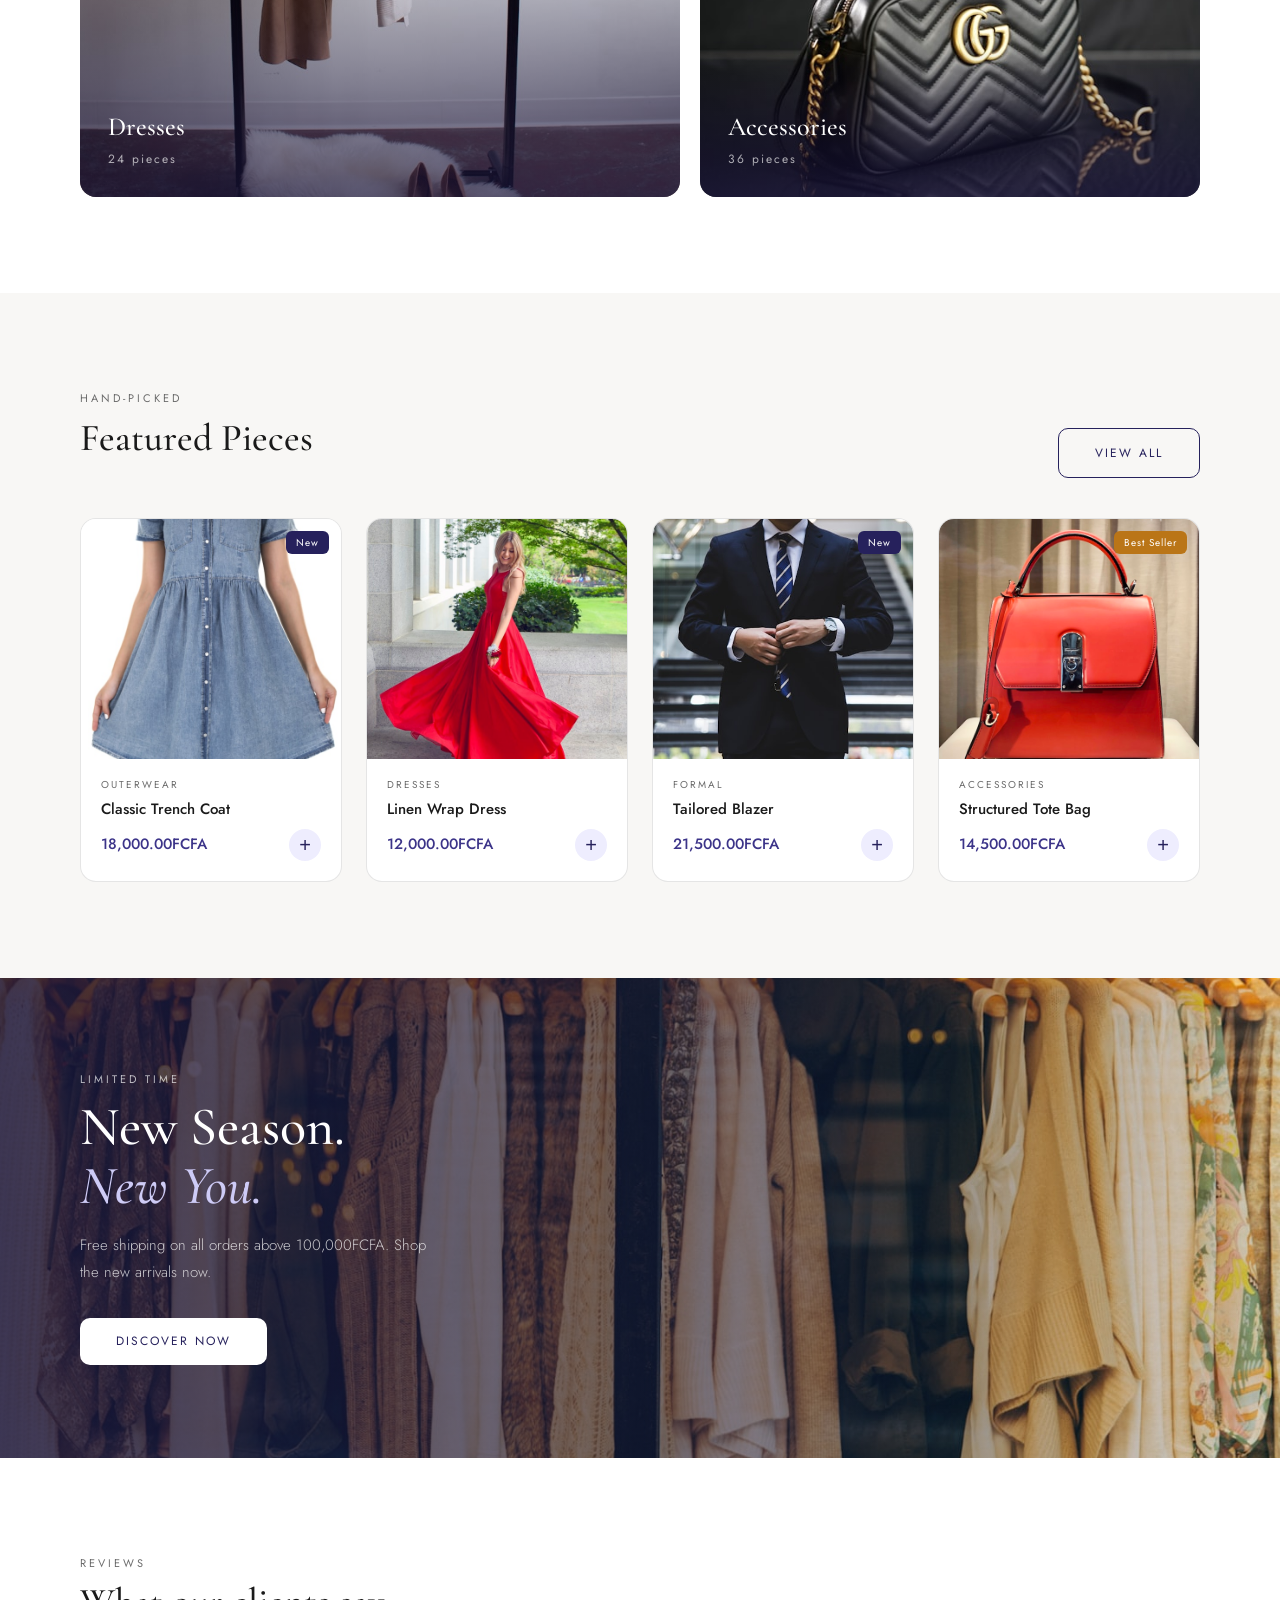
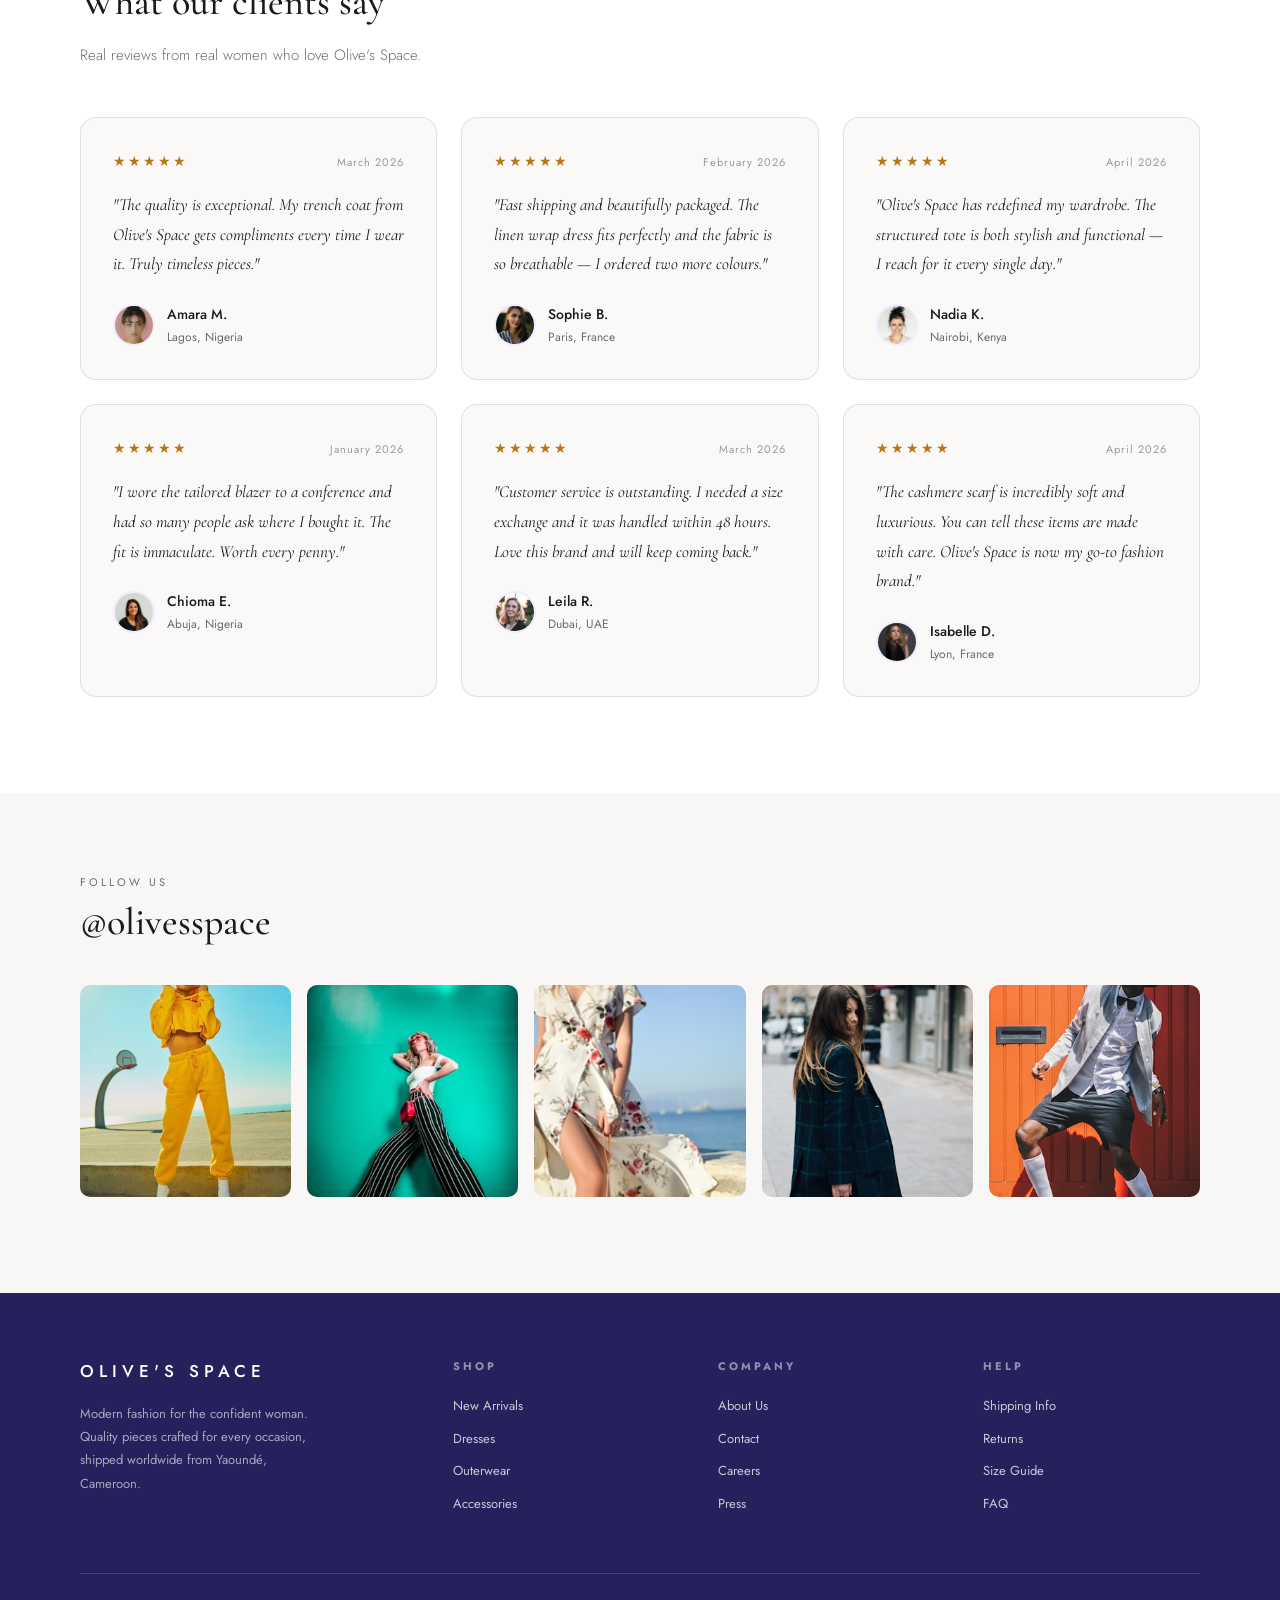
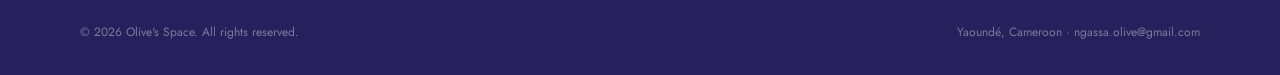
==== commit fb16847c: "Changed Olive's space to Yan's space on the navbar" ====
--- a/site/index.html
+++ b/site/index.html
@@ -11,7 +11,7 @@
 
   <!-- NAVBAR -->
   <nav class="navbar" id="navbar">
-    <a href="index.html" class="logo">OLIVE'S SPACE</a>
+    <a href="index.html" class="logo">Yan'S SPACE</a>
     <ul class="nav-links">
       <li><a href="index.html" class="active">Home</a></li>
       <li><a href="products.html">Collection</a></li>
